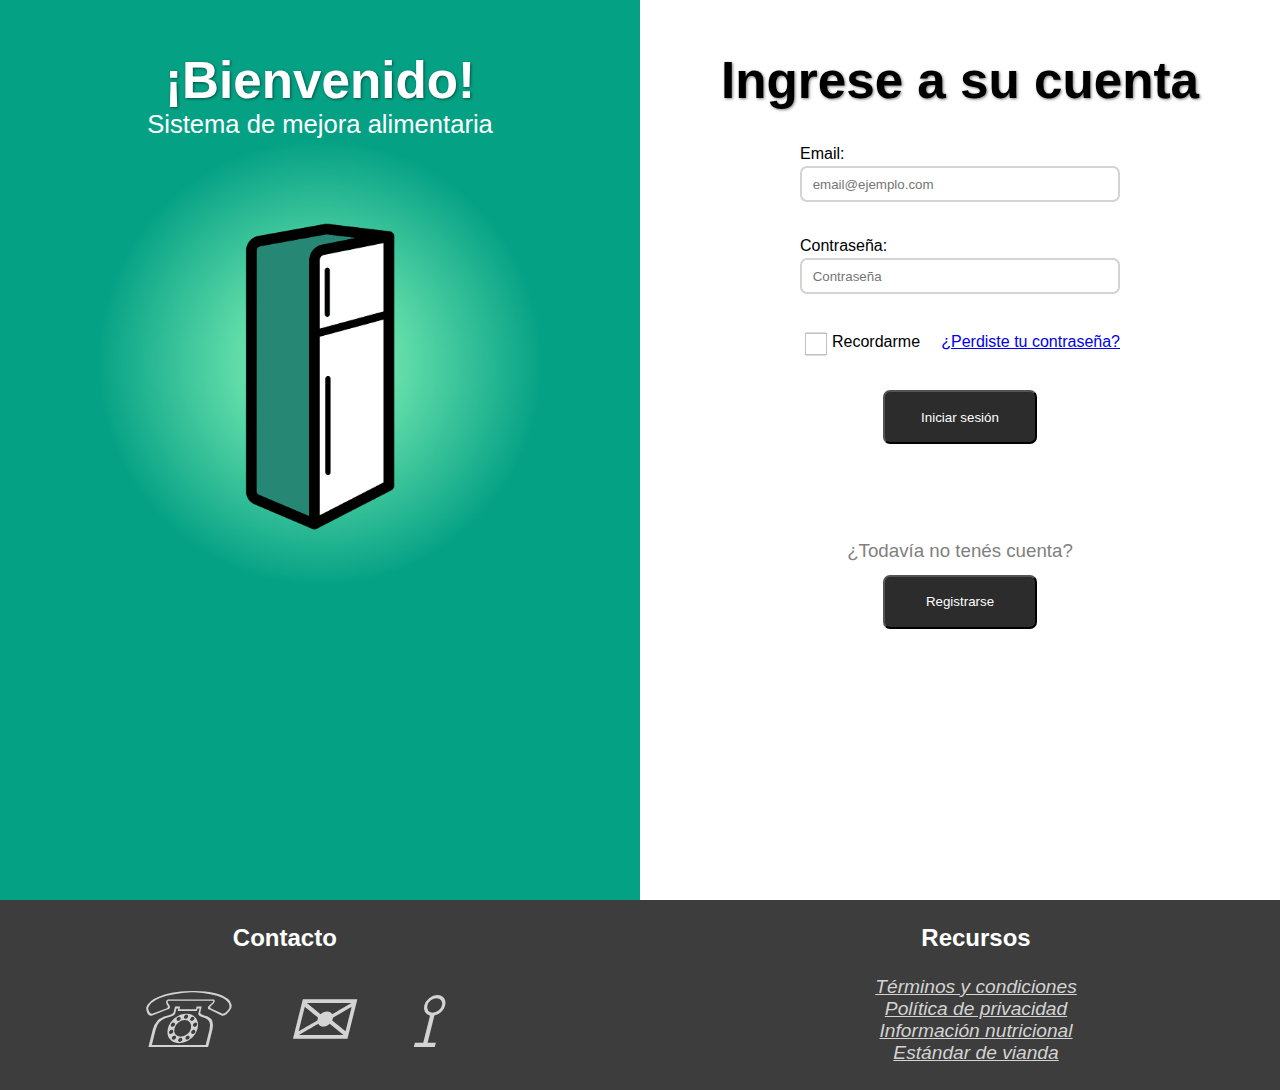
==== login/index.html @ b0d17b91 "First commit" ====
<html> 
    <head>
        <title>SiMeAl</title>
        <link rel="stylesheet" href="style.css">
        <link rel="stylesheet" href="https://cdnjs.cloudflare.com/ajax/libs/font-awesome/6.4.0/css/all.min.css" integrity="sha512-iecdLmaskl7CVkqkXNQ/ZH/XLlvWZOJyj7Yy7tcenmpD1ypASozpmT/E0iPtmFIB46ZmdtAc9eNBvH0H/ZpiBw==" crossorigin="anonymous" referrerpolicy="no-referrer" />
        
    </head>

    <body>
        <main>
            <div id="welcome">
                <h1 id="welcome-header">¡Bienvenido!</h1>
                <h2 id="welcome-h2">Sistema de mejora alimentaria</h2>
                <img src="imgs/heladera_glowing.png" id="heladera-img">
            </div>

            <div id="login">
                <h1 id="login-header">Ingrese a su cuenta</h1>
                <form method="post">
                    <label>Email:</label>
                    <input placeholder="email@ejemplo.com" required=""></input>
                    <div class="user-box">
                        <label>Contraseña:</label>
                        <input type="password" placeholder="Contraseña" id="password" required="">
                        <span class="password-toggle-icon"><i class="fas fa-eye-slash"></i></span>
                    </div>
                    </input>
                    <div class="container">
                        <input type="checkbox" class="check"></input>
                        <label id="recordarme-label">Recordarme</label>
                        <a href="https://google.com" id="renovar-contraseña">¿Perdiste tu contraseña?</a>
                    </div>
                    <button>Iniciar sesión</button>
                </form>
                <div id="no-tenes-cuenta">
                    <h3>¿Todavía no tenés cuenta?</h3>
                    <a href="registro.html" id="registrarse">
                        <button>Registrarse</button>
                    </a>
                </div>
            </div>
        </main>

        <footer>
            <div id="foot-left">
                <h2>Contacto<h2>
                <ul>
                    <li><a href="google.com">&#9743</a></li>
                    <li><a href="google.com">&#9993</a></li>
                    <li><a href="google.com">⟟</a></li>
                </ul>
            </div>
            <div id="foot-right">
                <h2>Recursos<h2>
                <ul>
                    <li><a href="google.com">Términos y condiciones</a></li>
                    <li><a href="google.com">Política de privacidad</a></li>
                    <li><a href="google.com">Información nutricional</a></li>
                    <li><a href="google.com">Estándar de vianda</a></li>
                </ul>
            </div>
        </footer>

        <script>
            const passwordInput = document.getElementById('password');
            const togglePassword = document.querySelector('.password-toggle-icon i');
            togglePassword.addEventListener("click", function togglePasswordVisibility() {
                if (passwordInput.type === 'text') {
                    passwordInput.type = 'password';
                    togglePassword.classList.remove("fa-eye");
                    togglePassword.classList.add("fa-eye-slash");
                } else {
                    passwordInput.type = 'text';
                    togglePassword.classList.remove("fa-eye-slash");
                    togglePassword.classList.add("fa-eye");
                }
            });
        </script>

    </body>
</html>
---- login/style.css ----
*
{
    margin:0;
    padding:0;
    font-family: Arial, Helvetica, sans-serif;
}

main
{
    padding=0;
    margin=0;
}

h1
{
    font-size:4vmax;
}

h2
{
    text-align: center;
}

#welcome
{
    background-color:#05a185;
    float:left;
    width:50%;
    height:100%;
}

#welcome-header
{
    color:white;
    margin: 1em 0 0 0;
    text-shadow: 1px 1px 3px #00000080;
    text-align: center;
}

#welcome h2
{
    color: white;
    font-weight: normal;
    font-size: 2vmax;
    text-align: center;
    margin: 0;
}

#heladera-img
{
    width: 70%;
    text-align:center;
    display:block;

    display: block;
    margin-left: auto;
    margin-right: auto;
}

#login
{
    background-color:white;
    float:right;
    width:50%;
    height:100%;
}

#login-header
{
    color:black;
    margin: 1em 0 0em 0;
    text-shadow: 1px 1px 3px #00000080;
    text-align: center;

}

button
{
    justify-content: center;
    align-self: center;

    color:white;
    background-color:#2c2c2c;
    width: 12vw;
    height: 6vh;
    border-radius:7px;
}

label
{
    display: block;
    text-align: left;
    line-height: 150%;
}


.check
{
    width: 10%;
    transform: scale(0.7);
    float:left;
}

.container
{
    display: flex;
    align-items: center;
    height: 2em;
    justify-content:space-between;
    margin-bottom: 2em;
}

#recordarme-label
{
    width: 30%;
}

#renovar-contraseña
{
    width: 60%;
    text-align: right;
}

input
{
    height: 4vh;
    width: 100%;
    padding: 0.8em;

    border-radius:7px;
    background:transparent;
    border-color: lightgrey;
    border-style: solid;
    
    display: block;
    margin: auto auto 10% auto;
}

form {
    display: flex;
    flex-direction: column;
    width: 50%;
    padding: 5%;
    margin: auto;
    margin-bottom: 10%;
}

.password-toggle-icon {
  position: absolute;
  cursor: pointer;
}

.user-box {
  position: relative;
}

.password-toggle-icon {
  position: absolute;
  top: 2.9em;
  right: 10px;
  transform: translateY(-50%);
  cursor: pointer;
}

.password-toggle-icon i {
  font-size: 18px;
  line-height: 1;
  color: #333;
  transition: color 0.3s ease-in-out;
  margin-bottom: 20px;
}

.password-toggle-icon i:hover {
  color: #000;
}

#no-tenes-cuenta
{
    display: flex;
    flex-direction: column;
    margin:auto;
}

#registrarse
{
    text-align: center;
}

h3
{
    font-weight: normal;
    color: grey;
    text-align: center;
    margin-bottom: 2%;
}

footer
{
    background-color:#3d3d3d;
    color: white;
    width: 100%;
    bottom: 0;
    display: flex;
    flex-direction: row;
    justify-content: space-around;
}

footer h2
{
    margin: 1em;
}

ul
{
    text-align: center;
}


#foot-left li
{
    font-size: 6vmax;
}

#foot-left
{
    flex-grow: 0.2;
    margin-left: -8%;
}

li
{
    list-style-type: none;
    font-size: 1.5vmax;
    color:lightgrey;
    font-weight: normal;
}

#foot-right a
{
    color: lightgrey;
    font-style: italic;
}

#foot-left a
{
    color: lightgrey;
    font-style: italic;
    text-decoration: none;
}

#foot-left ul
{
    display: flex;
    justify-content: space-around;
}
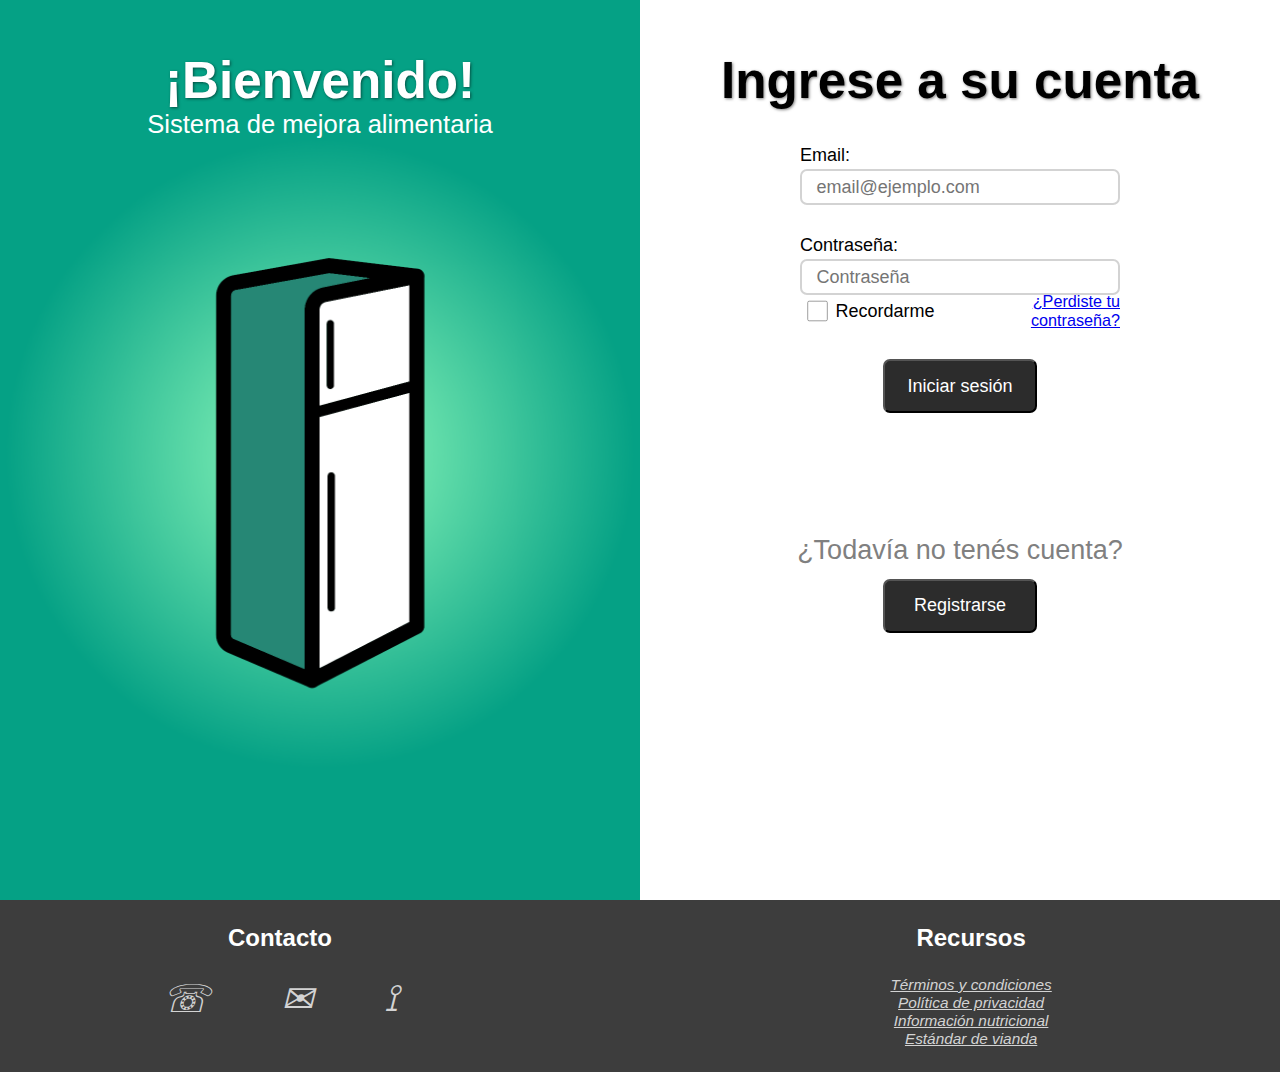
==== commit 931cf7f4: "Fixed login" ====
--- a/login/index.html
+++ b/login/index.html
@@ -21,8 +21,12 @@
                     <input placeholder="email@ejemplo.com" required=""></input>
                     <div class="user-box">
                         <label>Contraseña:</label>
-                        <input type="password" placeholder="Contraseña" id="password" required="">
-                        <span class="password-toggle-icon"><i class="fas fa-eye-slash"></i></span>
+                        <div id="sas">
+                            <input type="password" placeholder="Contraseña" id="password" required="">
+                            <span class="password-toggle-icon">
+                                <i class="fas fa-eye-slash"></i>
+                            </span>
+                        </div>
                     </div>
                     </input>
                     <div class="container">
--- a/login/style.css
+++ b/login/style.css
@@ -48,7 +48,7 @@
 
 #heladera-img
 {
-    width: 70%;
+    height: 70%;
     text-align:center;
     display:block;
 
@@ -84,10 +84,12 @@
     width: 12vw;
     height: 6vh;
     border-radius:7px;
+    font-size: 2vh;
 }
 
 label
 {
+    font-size: 2vh;
     display: block;
     text-align: left;
     line-height: 150%;
@@ -96,9 +98,10 @@
 
 .check
 {
-    width: 10%;
+    width: 4vh;
     transform: scale(0.7);
     float:left;
+    margin: 1%;
 }
 
 .container
@@ -112,17 +115,22 @@
 
 #recordarme-label
 {
-    width: 30%;
+    width: 50%;
+    vertical-align:middle; 
+    display:table-cell;
+
 }
 
 #renovar-contraseña
 {
+    font-size: 1.8vh;
     width: 60%;
     text-align: right;
 }
 
 input
 {
+    font-size: 2vh;
     height: 4vh;
     width: 100%;
     padding: 0.8em;
@@ -133,7 +141,11 @@
     border-style: solid;
     
     display: block;
-    margin: auto auto 10% auto;
+    margin: auto auto 3vh auto;
+}
+
+#password {
+    margin-bottom: 0;
 }
 
 form {
@@ -142,28 +154,32 @@
     width: 50%;
     padding: 5%;
     margin: auto;
-    margin-bottom: 10%;
+    margin-bottom: 10vh;
+}
+
+.user-box {
+  position: relative;
+}
+
+#sas {
+}
+
+span {
+}
+
+i.fas.fa-eye-slash {
+    margin-bottom:0px;
 }
 
 .password-toggle-icon {
   position: absolute;
+  top: 4vh;
+  right: 10px;
   cursor: pointer;
 }
 
-.user-box {
-  position: relative;
-}
-
-.password-toggle-icon {
-  position: absolute;
-  top: 2.9em;
-  right: 10px;
-  transform: translateY(-50%);
-  cursor: pointer;
-}
-
 .password-toggle-icon i {
-  font-size: 18px;
+  font-size: 1.8vh;
   line-height: 1;
   color: #333;
   transition: color 0.3s ease-in-out;
@@ -192,6 +208,7 @@
     color: grey;
     text-align: center;
     margin-bottom: 2%;
+    font-size: 3vh;
 }
 
 footer
@@ -218,7 +235,7 @@
 
 #foot-left li
 {
-    font-size: 6vmax;
+    font-size: 3vmax;
 }
 
 #foot-left
@@ -230,7 +247,7 @@
 li
 {
     list-style-type: none;
-    font-size: 1.5vmax;
+    font-size: 1.2vmax;
     color:lightgrey;
     font-weight: normal;
 }
